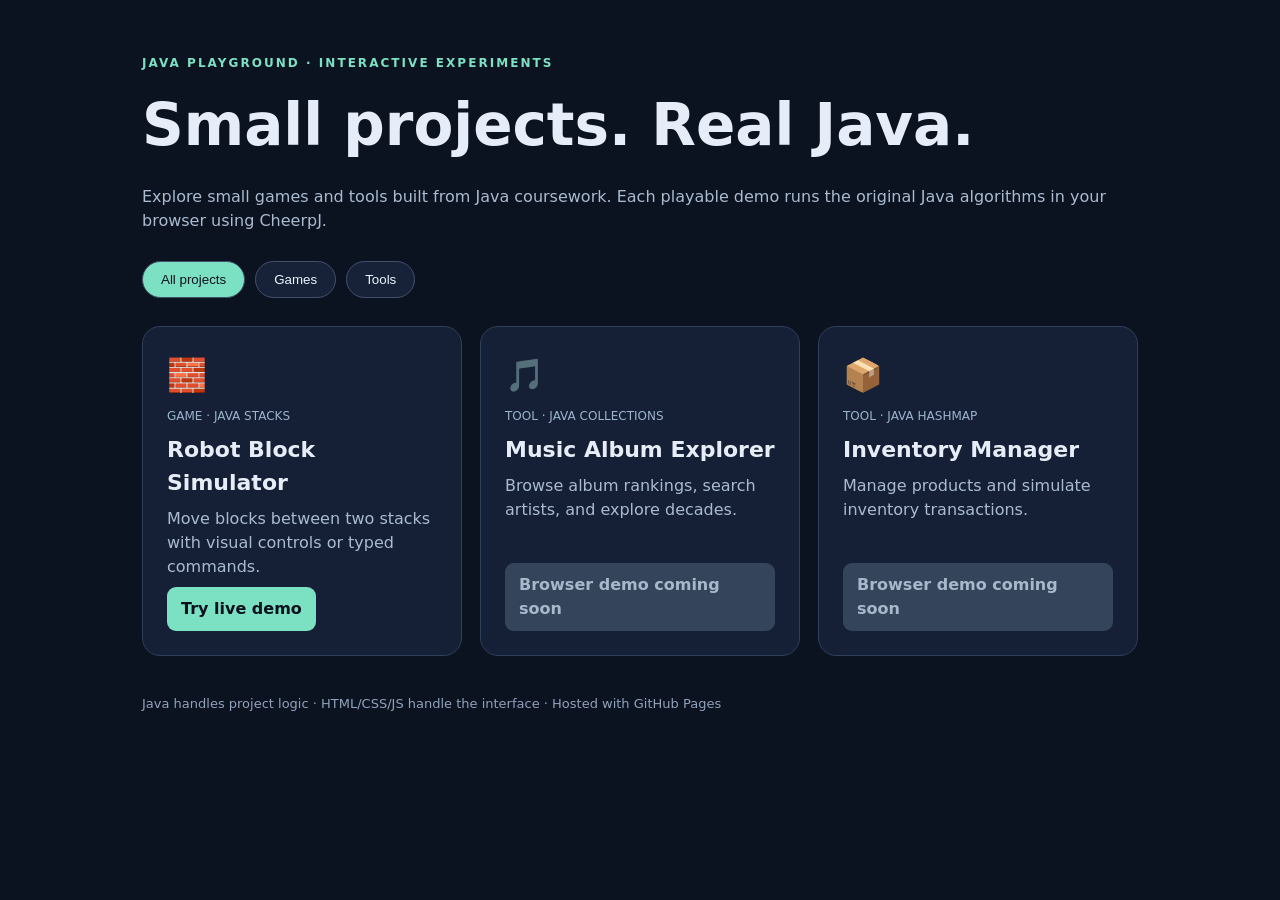
==== docs/index.html @ 28b9a498 "Initial Java Playground setup" ====
<!doctype html><html lang="en"><head><meta charset="utf-8"><meta name="viewport" content="width=device-width,initial-scale=1"><title>Java Playground — Mini Projects</title><link rel="stylesheet" href="style.css"></head><body><main><div class="eyebrow">JAVA PLAYGROUND · INTERACTIVE EXPERIMENTS</div><h1>Small projects. Real Java.</h1><p>Explore small games and tools built from Java coursework. Each playable demo runs the original Java algorithms in your browser using CheerpJ.</p><div class="toolbar" role="group" aria-label="Project filter"><button class="active" data-filter="all">All projects</button><button data-filter="games">Games</button><button data-filter="tools">Tools</button></div><section class="cards" id="cards"><article class="card" data-type="games"><span class="icon">🧱</span><span class="tag">GAME · JAVA STACKS</span><h2>Robot Block Simulator</h2><p>Move blocks between two stacks with visual controls or typed commands.</p><a class="action" href="demos/robot/">Try live demo</a></article><article class="card" data-type="tools"><span class="icon">🎵</span><span class="tag">TOOL · JAVA COLLECTIONS</span><h2>Music Album Explorer</h2><p>Browse album rankings, search artists, and explore decades.</p><span class="action disabled">Browser demo coming soon</span></article><article class="card" data-type="tools"><span class="icon">📦</span><span class="tag">TOOL · JAVA HASHMAP</span><h2>Inventory Manager</h2><p>Manage products and simulate inventory transactions.</p><span class="action disabled">Browser demo coming soon</span></article></section><footer>Java handles project logic · HTML/CSS/JS handle the interface · Hosted with GitHub Pages</footer></main><script src="app.js"></script></body></html>
---- docs/style.css ----
*{box-sizing:border-box}body{margin:0;background:#0b1220;color:#e7edf8;font:16px/1.5 system-ui,sans-serif}main{max-width:1040px;margin:auto;padding:54px 22px}h1{font-size:clamp(34px,6vw,58px);margin:10px 0}p{color:#aabbd0}.eyebrow{color:#7ce0c2;font-size:12px;letter-spacing:.17em;font-weight:800}.toolbar{display:flex;gap:10px;flex-wrap:wrap;margin:28px 0}.toolbar button{border:1px solid #41516b;background:#172238;color:#eaf3ff;border-radius:30px;padding:10px 18px;cursor:pointer}.toolbar button.active{background:#7ce0c2;color:#0b1220}.cards{display:grid;grid-template-columns:repeat(auto-fit,minmax(245px,1fr));gap:18px}.card{background:#152036;border:1px solid #2e405b;border-radius:18px;padding:24px;display:flex;flex-direction:column;gap:8px;min-height:255px}.card h2{margin:0;font-size:22px}.card p{margin:0;flex:1}.icon{font-size:32px}.tag{font-size:12px;color:#9cb3cc}.action{display:inline-block;padding:10px 14px;background:#7ce0c2;color:#08111d;border-radius:9px;text-decoration:none;font-weight:750;align-self:flex-start}.disabled{background:#34445b;color:#a8b8ca;cursor:default}footer{margin-top:38px;color:#90a3bd;font-size:13px}a{color:#7ce0c2}
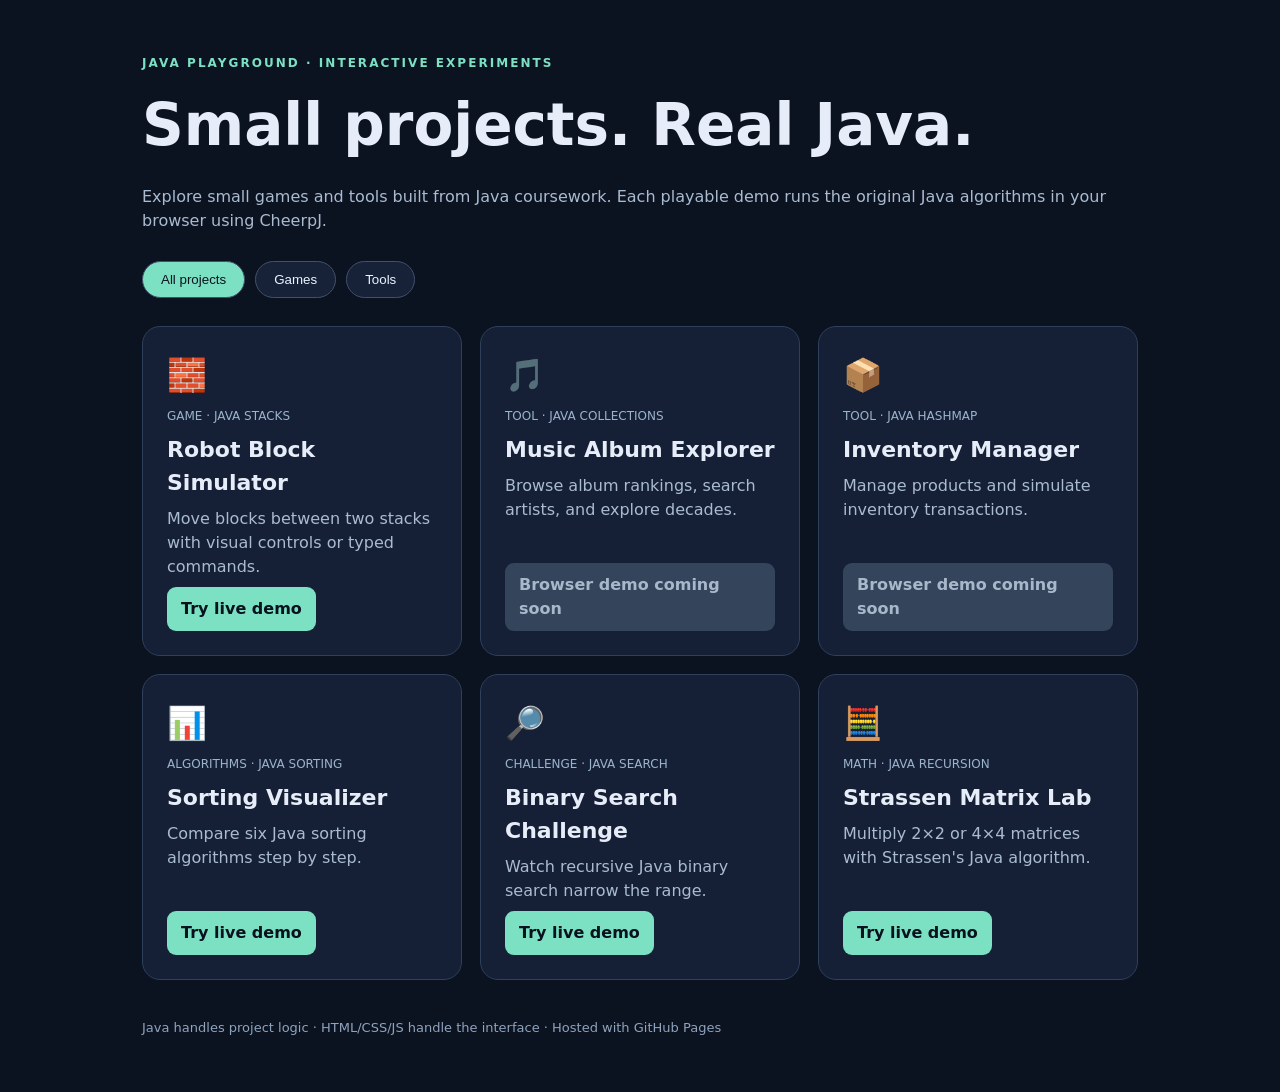
==== commit dd988483: "Add three new Java algorithm projects" ====
--- a/docs/index.html
+++ b/docs/index.html
@@ -1 +1 @@
-<!doctype html><html lang="en"><head><meta charset="utf-8"><meta name="viewport" content="width=device-width,initial-scale=1"><title>Java Playground — Mini Projects</title><link rel="stylesheet" href="style.css"></head><body><main><div class="eyebrow">JAVA PLAYGROUND · INTERACTIVE EXPERIMENTS</div><h1>Small projects. Real Java.</h1><p>Explore small games and tools built from Java coursework. Each playable demo runs the original Java algorithms in your browser using CheerpJ.</p><div class="toolbar" role="group" aria-label="Project filter"><button class="active" data-filter="all">All projects</button><button data-filter="games">Games</button><button data-filter="tools">Tools</button></div><section class="cards" id="cards"><article class="card" data-type="games"><span class="icon">🧱</span><span class="tag">GAME · JAVA STACKS</span><h2>Robot Block Simulator</h2><p>Move blocks between two stacks with visual controls or typed commands.</p><a class="action" href="demos/robot/">Try live demo</a></article><article class="card" data-type="tools"><span class="icon">🎵</span><span class="tag">TOOL · JAVA COLLECTIONS</span><h2>Music Album Explorer</h2><p>Browse album rankings, search artists, and explore decades.</p><span class="action disabled">Browser demo coming soon</span></article><article class="card" data-type="tools"><span class="icon">📦</span><span class="tag">TOOL · JAVA HASHMAP</span><h2>Inventory Manager</h2><p>Manage products and simulate inventory transactions.</p><span class="action disabled">Browser demo coming soon</span></article></section><footer>Java handles project logic · HTML/CSS/JS handle the interface · Hosted with GitHub Pages</footer></main><script src="app.js"></script></body></html>+<!doctype html><html lang="en"><head><meta charset="utf-8"><meta name="viewport" content="width=device-width,initial-scale=1"><title>Java Playground — Mini Projects</title><link rel="stylesheet" href="style.css"></head><body><main><div class="eyebrow">JAVA PLAYGROUND · INTERACTIVE EXPERIMENTS</div><h1>Small projects. Real Java.</h1><p>Explore small games and tools built from Java coursework. Each playable demo runs the original Java algorithms in your browser using CheerpJ.</p><div class="toolbar" role="group" aria-label="Project filter"><button class="active" data-filter="all">All projects</button><button data-filter="games">Games</button><button data-filter="tools">Tools</button></div><section class="cards" id="cards"><article class="card" data-type="games"><span class="icon">🧱</span><span class="tag">GAME · JAVA STACKS</span><h2>Robot Block Simulator</h2><p>Move blocks between two stacks with visual controls or typed commands.</p><a class="action" href="demos/robot/">Try live demo</a></article><article class="card" data-type="tools"><span class="icon">🎵</span><span class="tag">TOOL · JAVA COLLECTIONS</span><h2>Music Album Explorer</h2><p>Browse album rankings, search artists, and explore decades.</p><span class="action disabled">Browser demo coming soon</span></article><article class="card" data-type="tools"><span class="icon">📦</span><span class="tag">TOOL · JAVA HASHMAP</span><h2>Inventory Manager</h2><p>Manage products and simulate inventory transactions.</p><span class="action disabled">Browser demo coming soon</span></article><article class="card" data-type="tools"><span class="icon">📊</span><span class="tag">ALGORITHMS · JAVA SORTING</span><h2>Sorting Visualizer</h2><p>Compare six Java sorting algorithms step by step.</p><a class="action" href="demos/sorting-visualizer/">Try live demo</a></article><article class="card" data-type="games"><span class="icon">🔎</span><span class="tag">CHALLENGE · JAVA SEARCH</span><h2>Binary Search Challenge</h2><p>Watch recursive Java binary search narrow the range.</p><a class="action" href="demos/binary-search-challenge/">Try live demo</a></article><article class="card" data-type="tools"><span class="icon">🧮</span><span class="tag">MATH · JAVA RECURSION</span><h2>Strassen Matrix Lab</h2><p>Multiply 2×2 or 4×4 matrices with Strassen's Java algorithm.</p><a class="action" href="demos/matrix-lab/">Try live demo</a></article></section><footer>Java handles project logic · HTML/CSS/JS handle the interface · Hosted with GitHub Pages</footer></main><script src="app.js"></script></body></html>
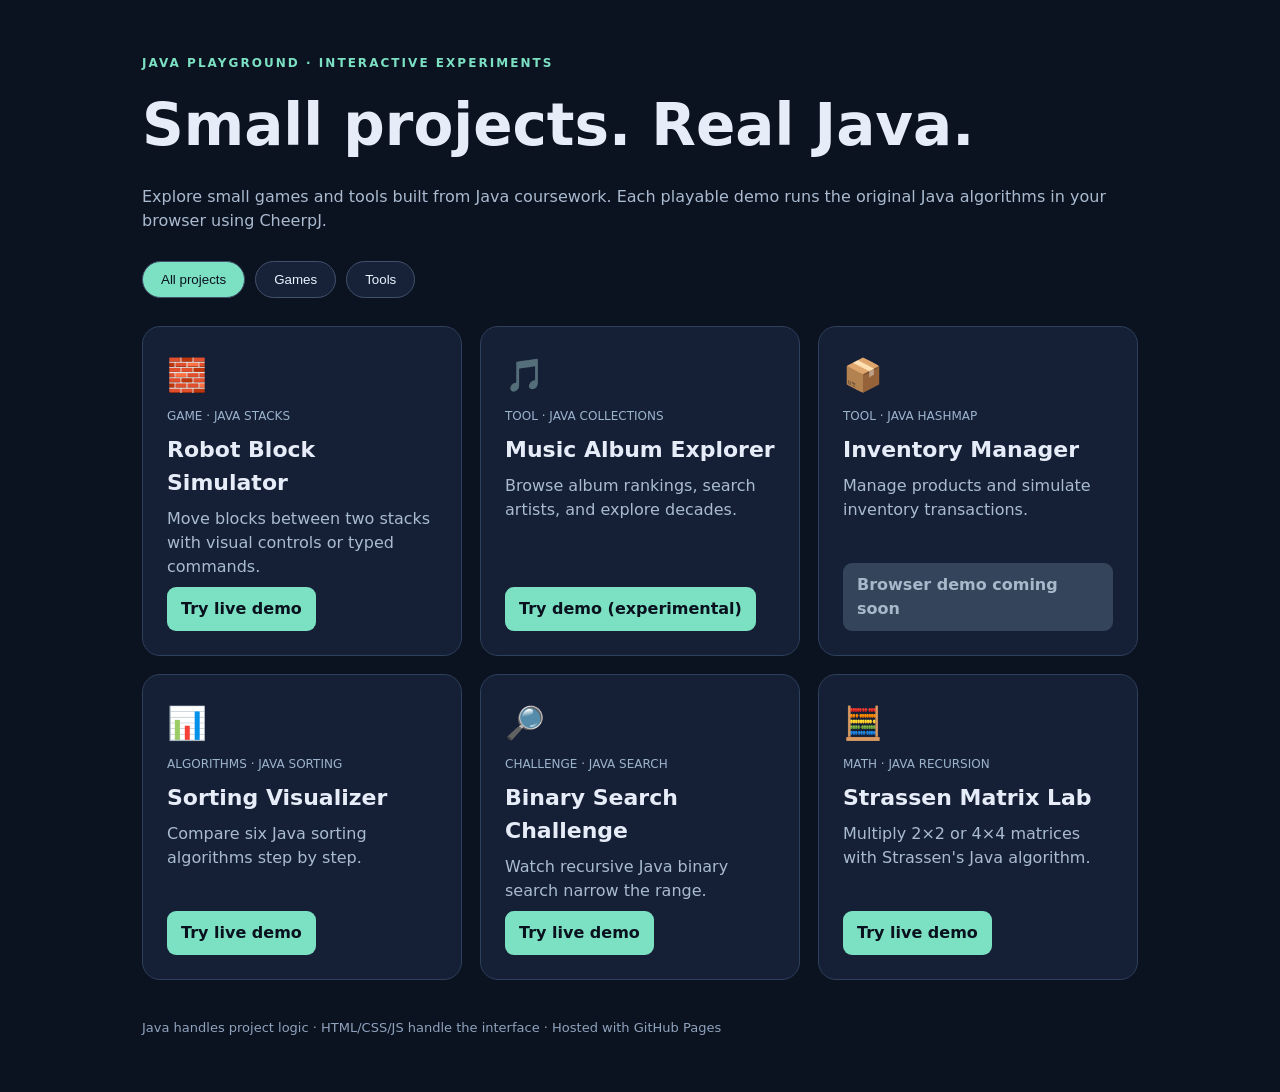
==== commit 547a0b68: "Rebuild Java Playground with working interactive demos" ====
--- a/docs/index.html
+++ b/docs/index.html
@@ -1 +1 @@
-<!doctype html><html lang="en"><head><meta charset="utf-8"><meta name="viewport" content="width=device-width,initial-scale=1"><title>Java Playground — Mini Projects</title><link rel="stylesheet" href="style.css"></head><body><main><div class="eyebrow">JAVA PLAYGROUND · INTERACTIVE EXPERIMENTS</div><h1>Small projects. Real Java.</h1><p>Explore small games and tools built from Java coursework. Each playable demo runs the original Java algorithms in your browser using CheerpJ.</p><div class="toolbar" role="group" aria-label="Project filter"><button class="active" data-filter="all">All projects</button><button data-filter="games">Games</button><button data-filter="tools">Tools</button></div><section class="cards" id="cards"><article class="card" data-type="games"><span class="icon">🧱</span><span class="tag">GAME · JAVA STACKS</span><h2>Robot Block Simulator</h2><p>Move blocks between two stacks with visual controls or typed commands.</p><a class="action" href="demos/robot/">Try live demo</a></article><article class="card" data-type="tools"><span class="icon">🎵</span><span class="tag">TOOL · JAVA COLLECTIONS</span><h2>Music Album Explorer</h2><p>Browse album rankings, search artists, and explore decades.</p><span class="action disabled">Browser demo coming soon</span></article><article class="card" data-type="tools"><span class="icon">📦</span><span class="tag">TOOL · JAVA HASHMAP</span><h2>Inventory Manager</h2><p>Manage products and simulate inventory transactions.</p><span class="action disabled">Browser demo coming soon</span></article><article class="card" data-type="tools"><span class="icon">📊</span><span class="tag">ALGORITHMS · JAVA SORTING</span><h2>Sorting Visualizer</h2><p>Compare six Java sorting algorithms step by step.</p><a class="action" href="demos/sorting-visualizer/">Try live demo</a></article><article class="card" data-type="games"><span class="icon">🔎</span><span class="tag">CHALLENGE · JAVA SEARCH</span><h2>Binary Search Challenge</h2><p>Watch recursive Java binary search narrow the range.</p><a class="action" href="demos/binary-search-challenge/">Try live demo</a></article><article class="card" data-type="tools"><span class="icon">🧮</span><span class="tag">MATH · JAVA RECURSION</span><h2>Strassen Matrix Lab</h2><p>Multiply 2×2 or 4×4 matrices with Strassen's Java algorithm.</p><a class="action" href="demos/matrix-lab/">Try live demo</a></article></section><footer>Java handles project logic · HTML/CSS/JS handle the interface · Hosted with GitHub Pages</footer></main><script src="app.js"></script></body></html>+<!doctype html><html lang="en"><head><meta charset="utf-8"><meta name="viewport" content="width=device-width,initial-scale=1"><title>Java Playground — Mini Projects</title><link rel="stylesheet" href="style.css"></head><body><main><div class="eyebrow">JAVA PLAYGROUND · INTERACTIVE EXPERIMENTS</div><h1>Small projects. Real Java.</h1><p>Explore small games and tools built from Java coursework. Each playable demo runs the original Java algorithms in your browser using CheerpJ.</p><div class="toolbar" role="group" aria-label="Project filter"><button class="active" data-filter="all">All projects</button><button data-filter="games">Games</button><button data-filter="tools">Tools</button></div><section class="cards" id="cards"><article class="card" data-type="games"><span class="icon">🧱</span><span class="tag">GAME · JAVA STACKS</span><h2>Robot Block Simulator</h2><p>Move blocks between two stacks with visual controls or typed commands.</p><a class="action" href="demos/robot/">Try live demo</a></article><article class="card" data-type="tools"><span class="icon">🎵</span><span class="tag">TOOL · JAVA COLLECTIONS</span><h2>Music Album Explorer</h2><p>Browse album rankings, search artists, and explore decades.</p><a class="action" href="demos/music/">Try demo (experimental)</a></article><article class="card" data-type="tools"><span class="icon">📦</span><span class="tag">TOOL · JAVA HASHMAP</span><h2>Inventory Manager</h2><p>Manage products and simulate inventory transactions.</p><span class="action disabled">Browser demo coming soon</span></article><article class="card" data-type="tools"><span class="icon">📊</span><span class="tag">ALGORITHMS · JAVA SORTING</span><h2>Sorting Visualizer</h2><p>Compare six Java sorting algorithms step by step.</p><a class="action" href="demos/sorting-visualizer/">Try live demo</a></article><article class="card" data-type="games"><span class="icon">🔎</span><span class="tag">CHALLENGE · JAVA SEARCH</span><h2>Binary Search Challenge</h2><p>Watch recursive Java binary search narrow the range.</p><a class="action" href="demos/binary-search-challenge/">Try live demo</a></article><article class="card" data-type="tools"><span class="icon">🧮</span><span class="tag">MATH · JAVA RECURSION</span><h2>Strassen Matrix Lab</h2><p>Multiply 2×2 or 4×4 matrices with Strassen's Java algorithm.</p><a class="action" href="demos/matrix-lab/">Try live demo</a></article></section><footer>Java handles project logic · HTML/CSS/JS handle the interface · Hosted with GitHub Pages</footer></main><script src="app.js"></script></body></html>
